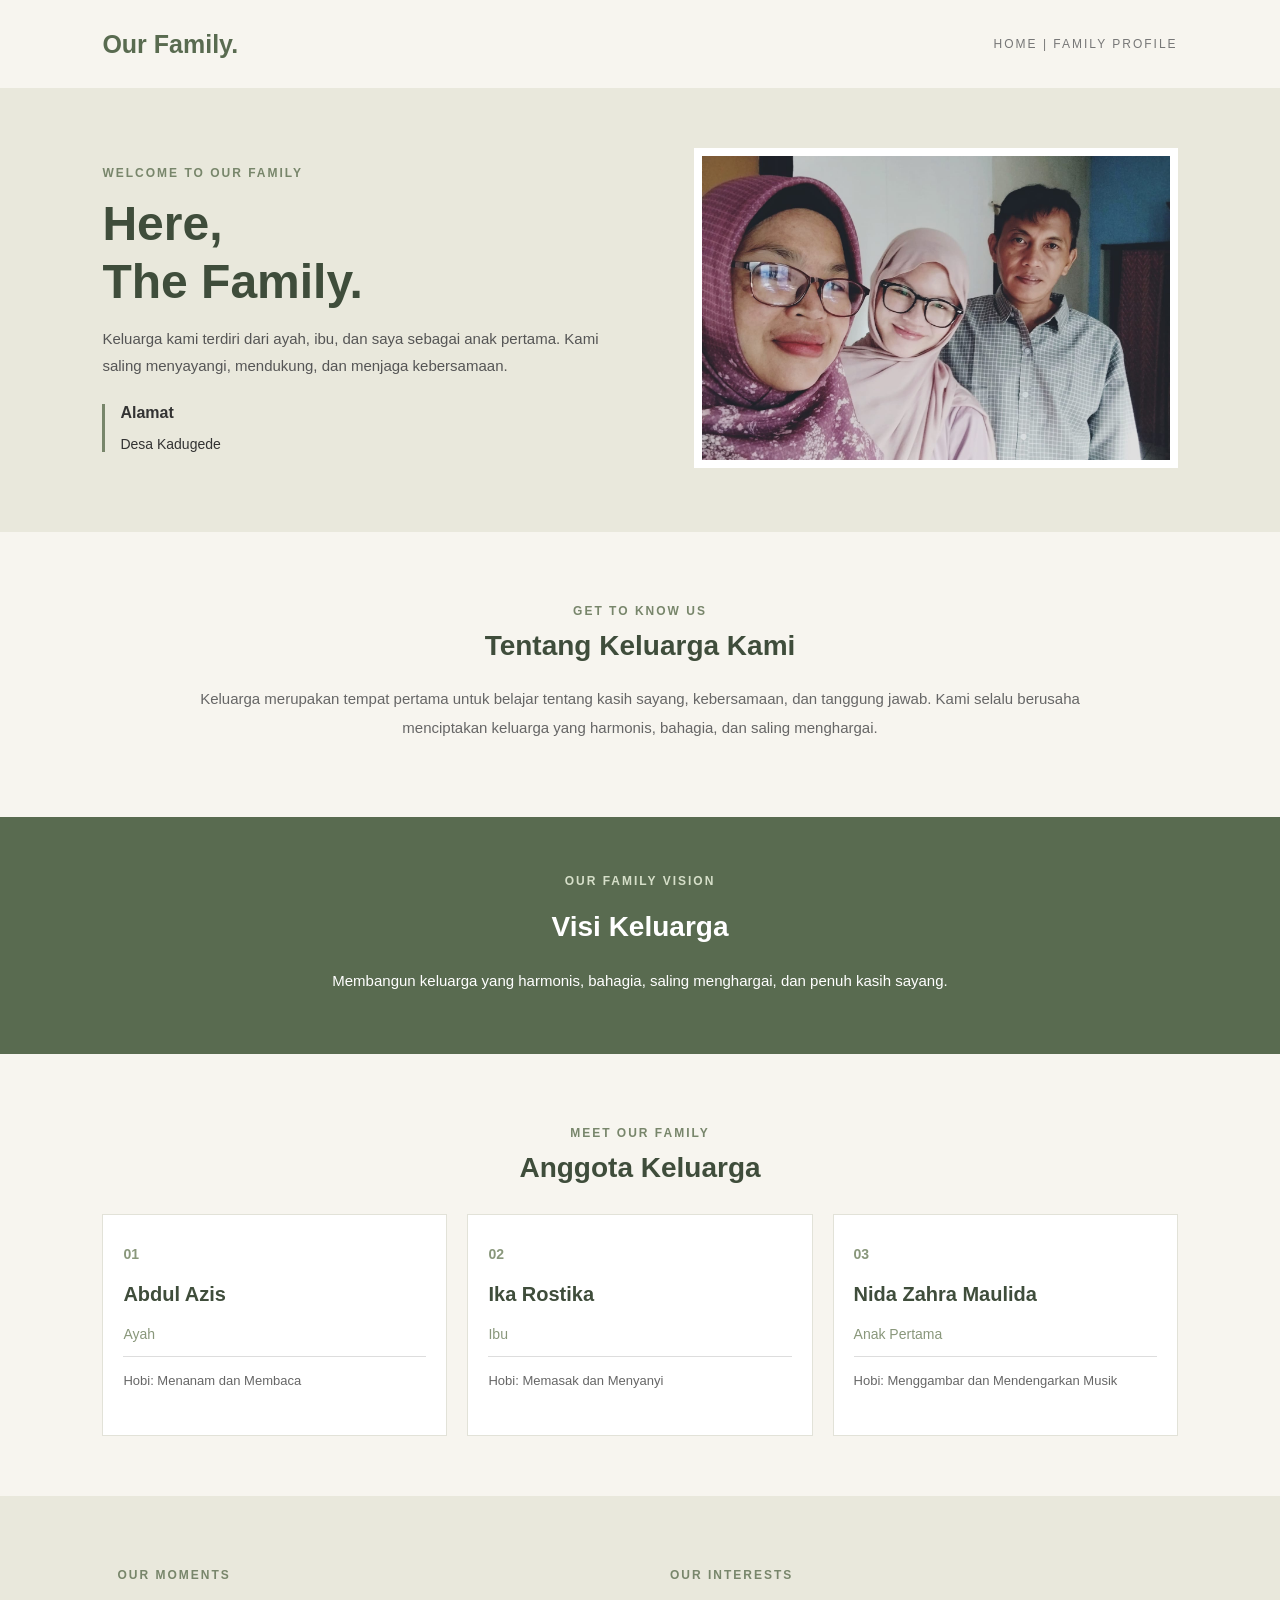
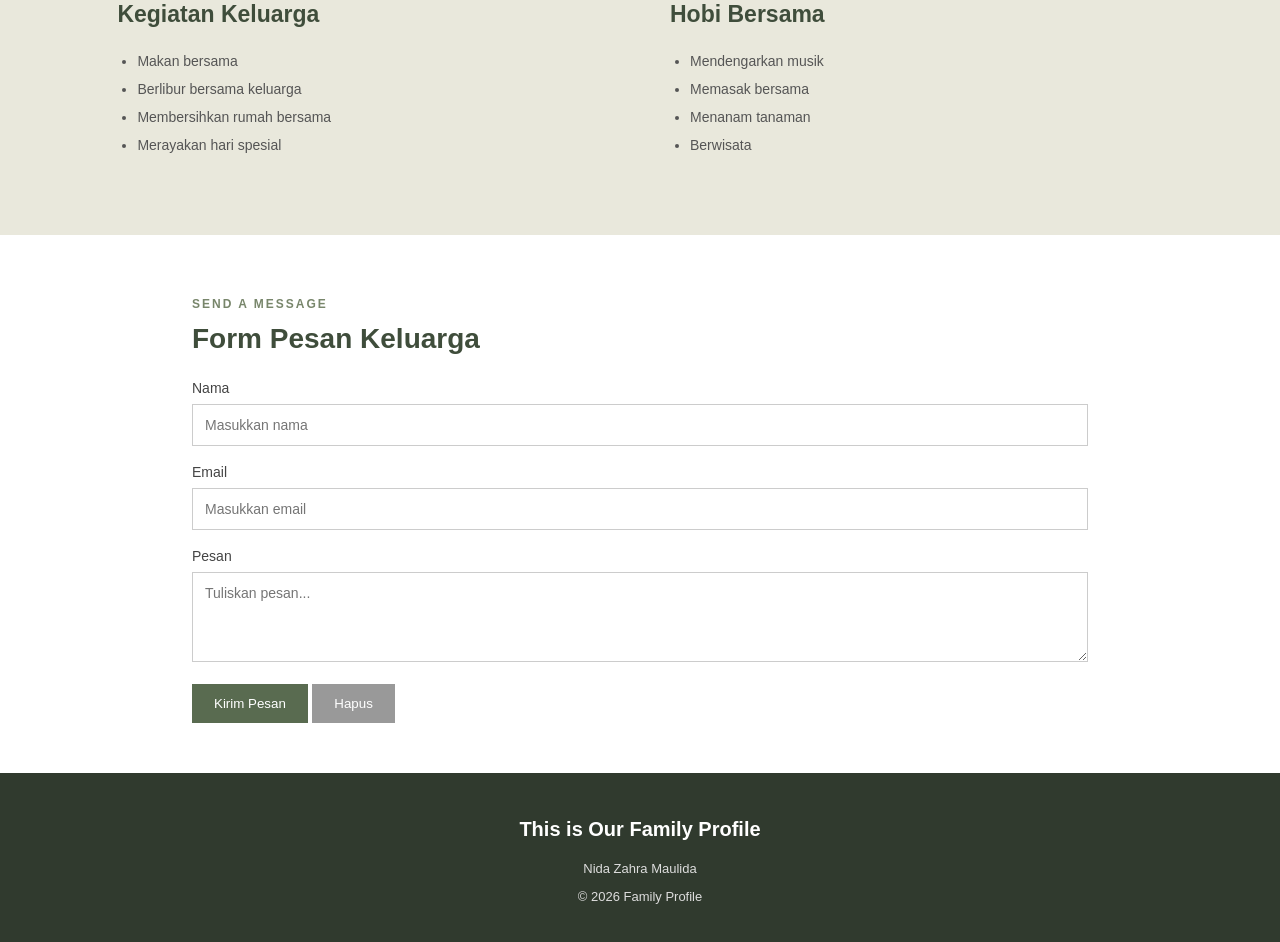
==== TUGAS/TUGAS_WEB DESAIN_NIDAZM_20250910088/Profil_Keluarga/index.html @ cea7f36b "Menambahkan Modul 1, Modul 2, dan Tugas Web Desain" ====
<!DOCTYPE html>
<html lang="id">
<head>
    <meta charset="UTF-8">
    <meta name="viewport" content="width=device-width, initial-scale=1.0">
    <title>Profil Keluarga</title>
    <link rel="stylesheet" href="style.css">
</head>

<body>

    <!-- HEADER -->
    <header class="header">
        <div class="logo">Our Family.</div>
        <p>HOME | FAMILY PROFILE</p>
    </header>

    <!-- HERO / BAGIAN UTAMA -->
    <section class="hero">

        <div class="hero-text">
            <p class="welcome">WELCOME TO OUR FAMILY</p>

            <h1>Here,<br>The Family.</h1>

            <p>
                Keluarga kami terdiri dari ayah, ibu,
                dan saya sebagai anak pertama.
                Kami saling menyayangi, mendukung,
                dan menjaga kebersamaan.
            </p>

            <div class="address">
                <b>Alamat</b>
                <p>Desa Kadugede</p>
            </div>
        </div>

        <div class="hero-image">
            <img src="images/WhatsApp Image 2026-10-22 at 14.32.09.jpeg"
                 alt="Foto Keluarga">
        </div>

    </section>

    <!-- TENTANG KELUARGA -->
    <section class="about">
        <p class="subtitle">GET TO KNOW US</p>
        <h2>Tentang Keluarga Kami</h2>

        <p>
            Keluarga merupakan tempat pertama untuk belajar
            tentang kasih sayang, kebersamaan, dan tanggung jawab.
            Kami selalu berusaha menciptakan keluarga yang
            harmonis, bahagia, dan saling menghargai.
        </p>
    </section>

    <!-- VISI KELUARGA -->
    <section class="vision">
        <div>
            <p class="subtitle">OUR FAMILY VISION</p>
            <h2>Visi Keluarga</h2>
            <p>
                Membangun keluarga yang harmonis, bahagia,
                saling menghargai, dan penuh kasih sayang.
            </p>
        </div>
    </section>

    <!-- ANGGOTA KELUARGA -->
    <section class="members">
        <p class="subtitle">MEET OUR FAMILY</p>
        <h2>Anggota Keluarga</h2>

        <div class="member-container">

            <div class="member-card">
                <span>01</span>
                <h3>Abdul Azis</h3>
                <p class="status">Ayah</p>
                <hr>
                <p>Hobi: Menanam dan Membaca</p>
            </div>

            <div class="member-card">
                <span>02</span>
                <h3>Ika Rostika</h3>
                <p class="status">Ibu</p>
                <hr>
                <p>Hobi: Memasak dan Menyanyi</p>
            </div>

            <div class="member-card">
                <span>03</span>
                <h3>Nida Zahra Maulida</h3>
                <p class="status">Anak Pertama</p>
                <hr>
                <p>Hobi: Menggambar dan Mendengarkan Musik</p>
            </div>

        </div>
    </section>

    <!-- KEGIATAN DAN HOBI -->
    <section class="activities">

        <div class="activity-box">
            <p class="subtitle">OUR MOMENTS</p>
            <h2>Kegiatan Keluarga</h2>

            <ul>
                <li>Makan bersama</li>
                <li>Berlibur bersama keluarga</li>
                <li>Membersihkan rumah bersama</li>
                <li>Merayakan hari spesial</li>
            </ul>
        </div>

        <div class="activity-box">
            <p class="subtitle">OUR INTERESTS</p>
            <h2>Hobi Bersama</h2>

            <ul>
                <li>Mendengarkan musik</li>
                <li>Memasak bersama</li>
                <li>Menanam tanaman</li>
                <li>Berwisata</li>
            </ul>
        </div>

    </section>

    <!-- FORM PESAN -->
    <section class="message">
        <p class="subtitle">SEND A MESSAGE</p>
        <h2>Form Pesan Keluarga</h2>

        <form action="#" method="get">

            <label for="nama">Nama</label>
            <input type="text" id="nama" name="nama"
                   placeholder="Masukkan nama" required>

            <label for="email">Email</label>
            <input type="email" id="email" name="email"
                   placeholder="Masukkan email" required>

            <label for="pesan">Pesan</label>
            <textarea id="pesan" name="pesan"
                      rows="4"
                      placeholder="Tuliskan pesan..."
                      required></textarea>

            <button type="submit">Kirim Pesan</button>
            <button type="reset" class="reset">Hapus</button>

        </form>
    </section>

    <!-- FOOTER -->
    <footer>
        <h3>This is Our Family Profile</h3>
        <p>Nida Zahra Maulida</p>
        <p>© 2026 Family Profile</p>
    </footer>

</body>
</html>
---- TUGAS/TUGAS_WEB DESAIN_NIDAZM_20250910088/Profil_Keluarga/style.css ----
/* PENGATURAN DASAR */
* {
    box-sizing: border-box;
}

body {
    margin: 0;
    padding: 0;
    font-family: Arial, sans-serif;
    background-color: #f7f5ef;
    color: #333333;
}

/* HEADER */
.header {
    background-color: #f7f5ef;
    padding: 25px 8%;
    display: flex;
    justify-content: space-between;
    align-items: center;
}

.logo {
    font-size: 25px;
    font-weight: bold;
    color: #596b50;
}

.header p {
    font-size: 12px;
    letter-spacing: 2px;
    color: #777777;
}

/* HERO */
.hero {
    background-color: #e9e8dc;
    padding: 60px 8%;
    display: flex;
    align-items: center;
    justify-content: space-between;
    gap: 40px;
}

.hero-text {
    width: 50%;
}

.welcome,
.subtitle {
    color: #78866b;
    font-size: 12px;
    font-weight: bold;
    letter-spacing: 2px;
}

.hero h1 {
    font-size: 48px;
    color: #3f4d3b;
    margin: 15px 0;
    line-height: 1.2;
}

.hero-text > p:not(.welcome) {
    font-size: 15px;
    line-height: 1.8;
    color: #555555;
}

.address {
    margin-top: 25px;
    border-left: 3px solid #78866b;
    padding-left: 15px;
}

.address p {
    font-size: 14px;
}

/* FOTO KELUARGA */
.hero-image {
    width: 45%;
}

.hero-image img {
    width: 100%;
    height: 320px;
    object-fit: cover;
    border: 8px solid white;
}

/* TENTANG KELUARGA */
.about {
    padding: 60px 15%;
    text-align: center;
}

.about h2,
.members h2,
.message h2 {
    font-size: 28px;
    color: #3f4d3b;
    margin-top: 10px;
}

.about > p:last-child {
    font-size: 15px;
    line-height: 1.9;
    color: #666666;
}

/* VISI KELUARGA */
.vision {
    background-color: #596b50;
    color: white;
    padding: 45px 10%;
    text-align: center;
}

.vision .subtitle {
    color: #d6dfc9;
}

.vision h2 {
    font-size: 28px;
}

.vision p:last-child {
    font-size: 15px;
    line-height: 1.8;
}

/* ANGGOTA KELUARGA */
.members {
    padding: 60px 8%;
    text-align: center;
}

.member-container {
    display: flex;
    gap: 20px;
    margin-top: 30px;
}

.member-card {
    background-color: white;
    width: 33.33%;
    padding: 30px 20px;
    border: 1px solid #e2e2d8;
    text-align: left;
}

.member-card span {
    color: #89977b;
    font-size: 14px;
    font-weight: bold;
}

.member-card h3 {
    color: #3f4d3b;
    font-size: 20px;
}

.member-card .status {
    color: #89977b;
    font-size: 14px;
}

.member-card hr {
    border: 0;
    border-top: 1px solid #dddddd;
}

.member-card p:last-child {
    font-size: 13px;
    line-height: 1.7;
    color: #666666;
}

/* KEGIATAN DAN HOBI */
.activities {
    display: flex;
    gap: 30px;
    padding: 45px 8%;
    background-color: #e9e8dc;
}

.activity-box {
    width: 50%;
    padding: 15px;
}

.activity-box h2 {
    color: #3f4d3b;
    font-size: 23px;
}

.activity-box ul {
    padding-left: 20px;
}

.activity-box li {
    font-size: 14px;
    line-height: 2;
    color: #555555;
}

/* FORM PESAN */
.message {
    background-color: white;
    padding: 50px 15%;
}

.message h2 {
    margin-bottom: 25px;
}

form label {
    display: block;
    font-size: 14px;
    margin-bottom: 8px;
    color: #444444;
}

form input,
form textarea {
    width: 100%;
    padding: 12px;
    margin-bottom: 18px;
    border: 1px solid #cccccc;
    font-family: Arial, sans-serif;
    font-size: 14px;
}

form textarea {
    resize: vertical;
}

form button {
    background-color: #596b50;
    color: white;
    padding: 12px 22px;
    border: none;
    cursor: pointer;
}

form button:hover {
    background-color: #3f4d3b;
}

form .reset {
    background-color: #999999;
}

/* FOOTER */
footer {
    background-color: #303a2e;
    color: white;
    text-align: center;
    padding: 25px;
}

footer h3 {
    font-size: 20px;
}

footer p {
    font-size: 13px;
    color: #dddddd;
}

/* TAMPILAN HP */
@media screen and (max-width: 700px) {

    .header {
        padding: 20px;
        display: block;
    }

    .header p {
        font-size: 10px;
    }

    .hero {
        padding: 35px 20px;
        display: block;
    }

    .hero-text,
    .hero-image {
        width: 100%;
    }

    .hero h1 {
        font-size: 35px;
    }

    .hero-image {
        margin-top: 25px;
    }

    .hero-image img {
        height: 250px;
    }

    .about {
        padding: 40px 25px;
    }

    .member-container {
        display: block;
    }

    .member-card {
        width: 100%;
        margin-bottom: 15px;
    }

    .activities {
        display: block;
        padding: 30px 20px;
    }

    .activity-box {
        width: 100%;
    }

    .motto {
        padding: 40px 20px;
    }

    .motto h2 {
        font-size: 22px;
    }

    .message {
        padding: 35px 20px;
    }
}
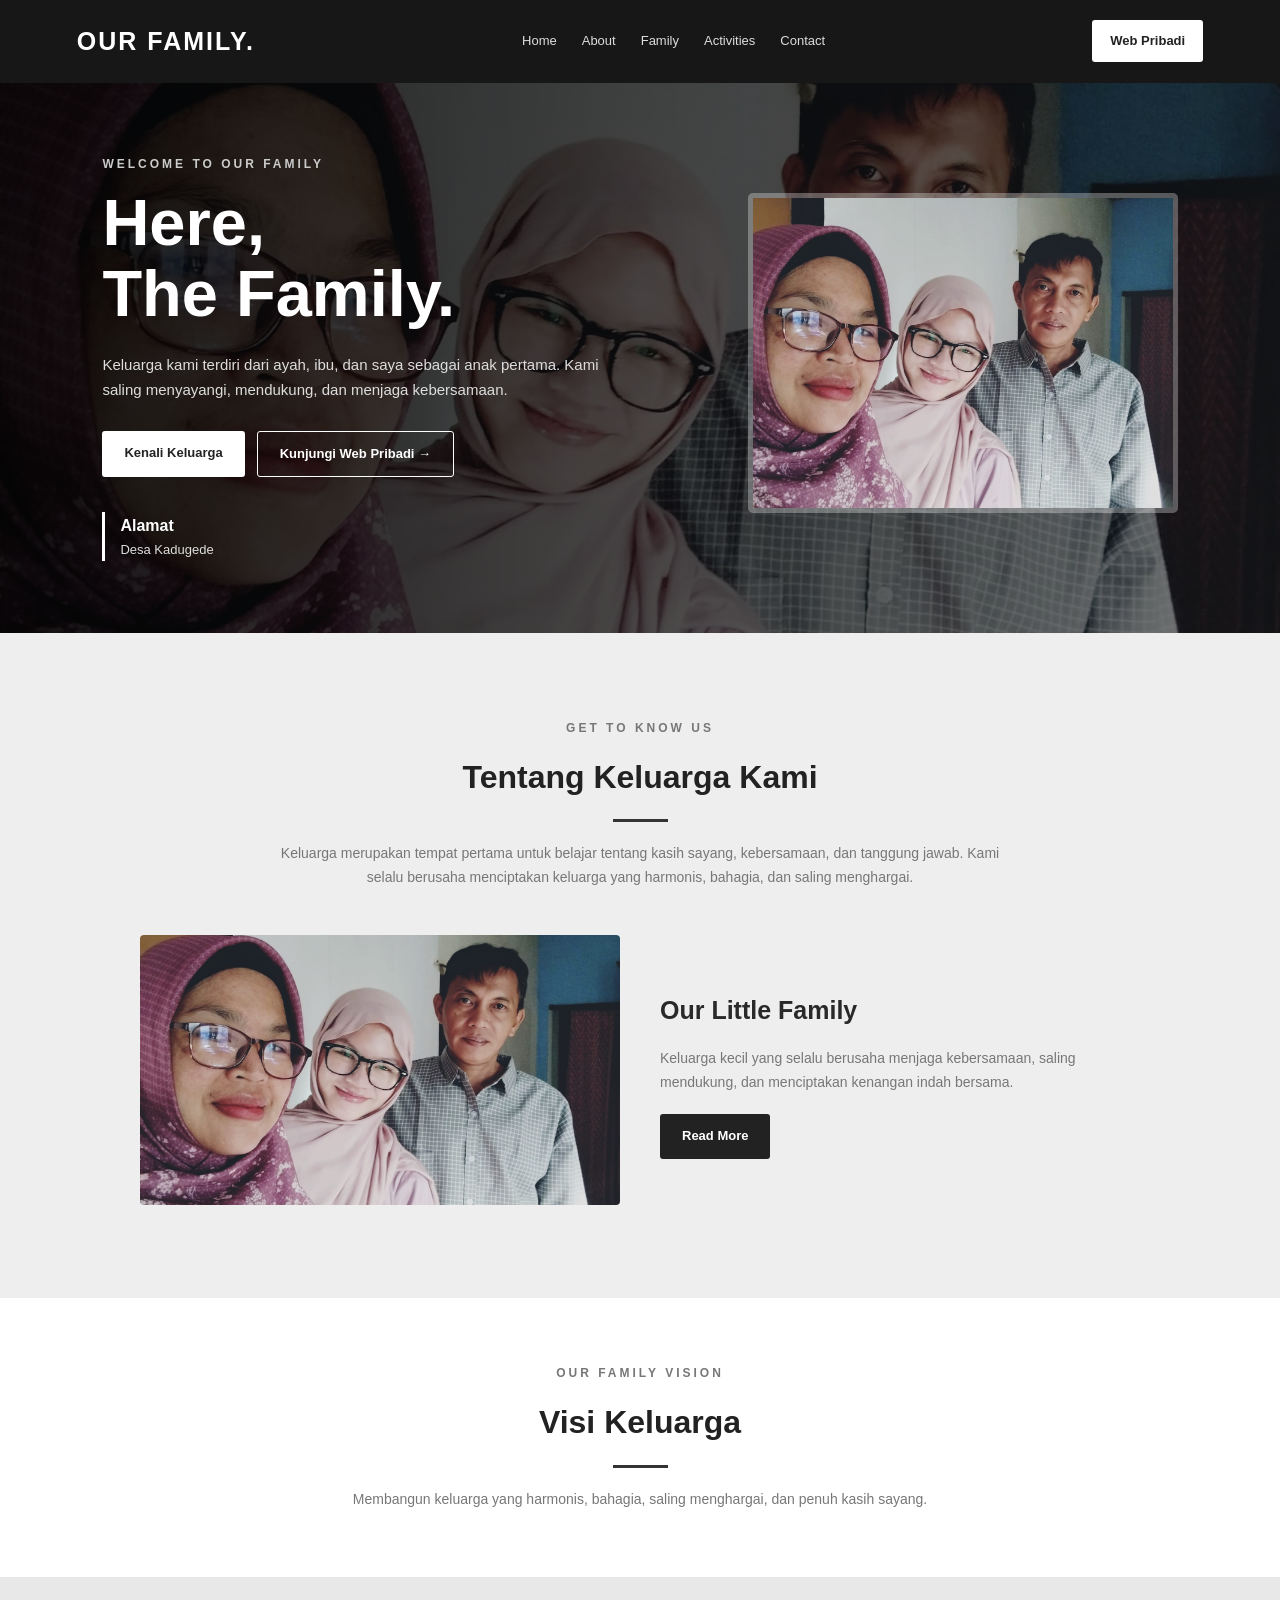
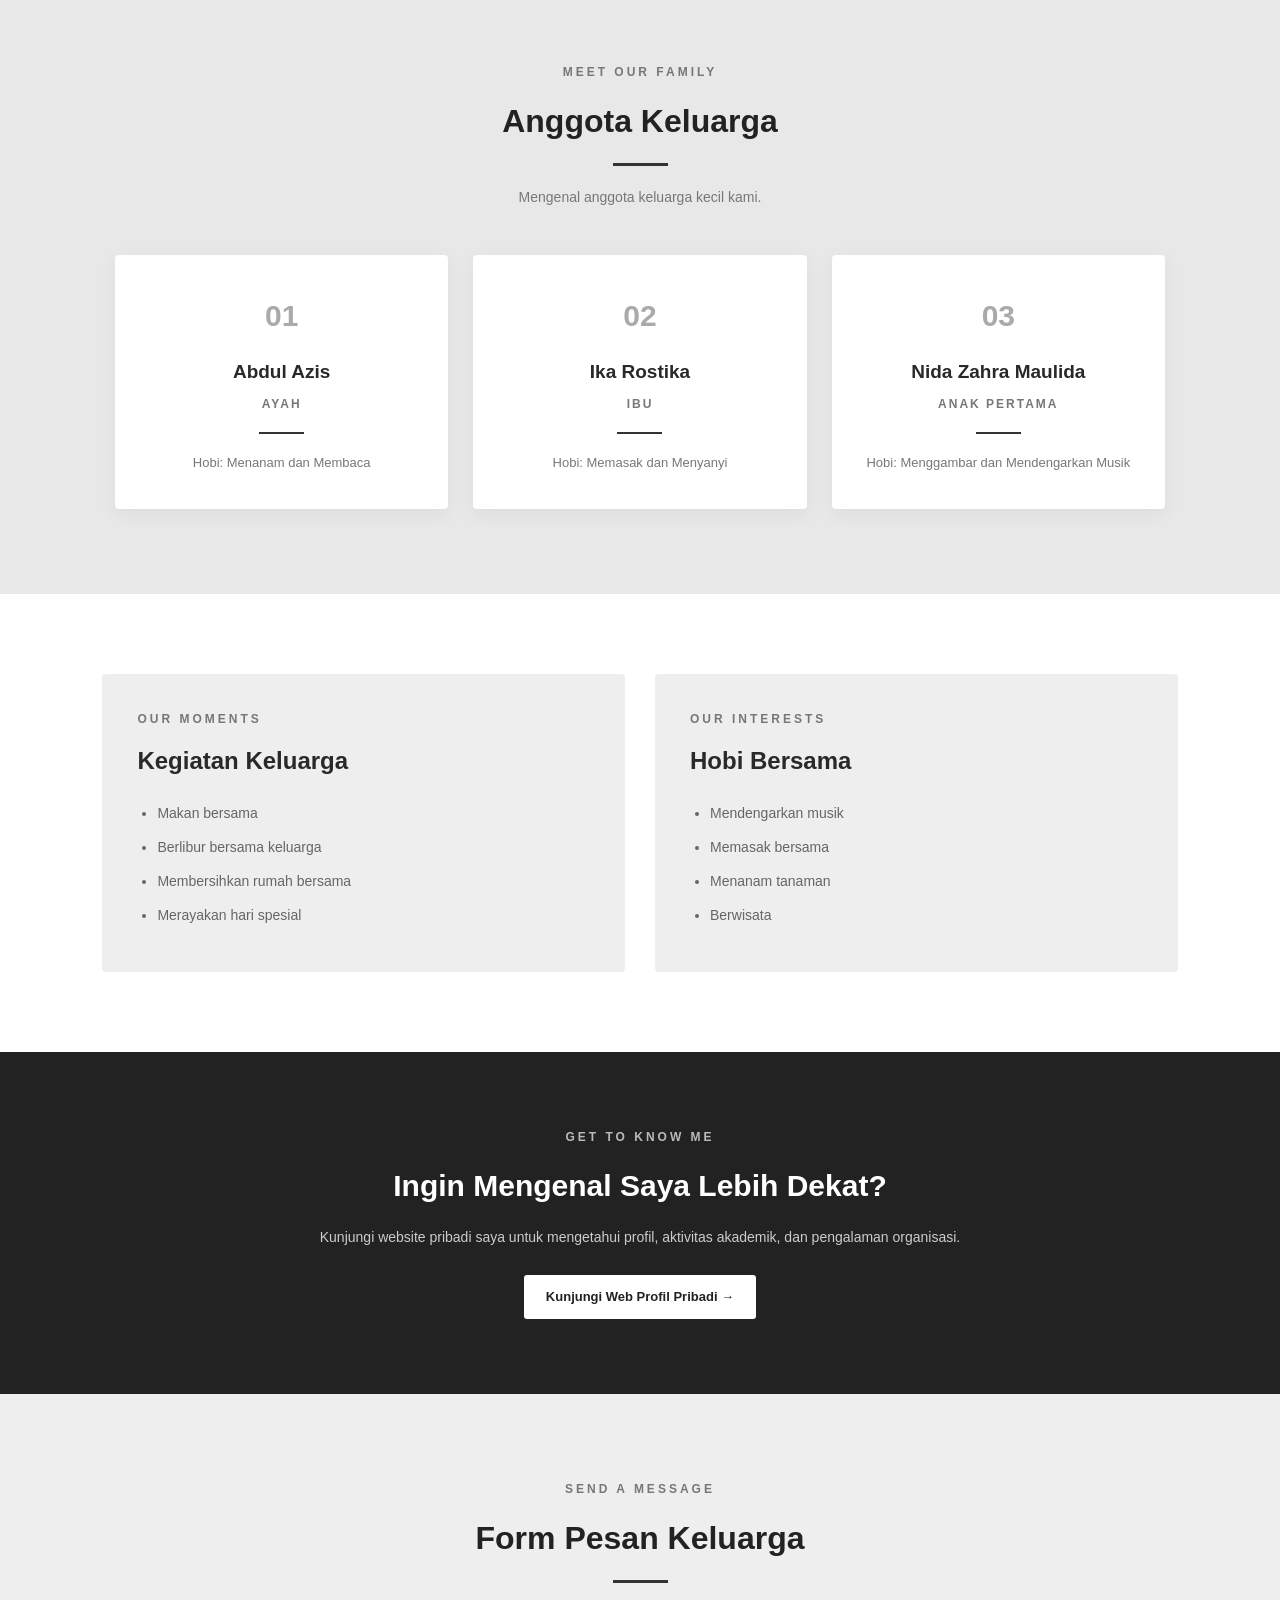
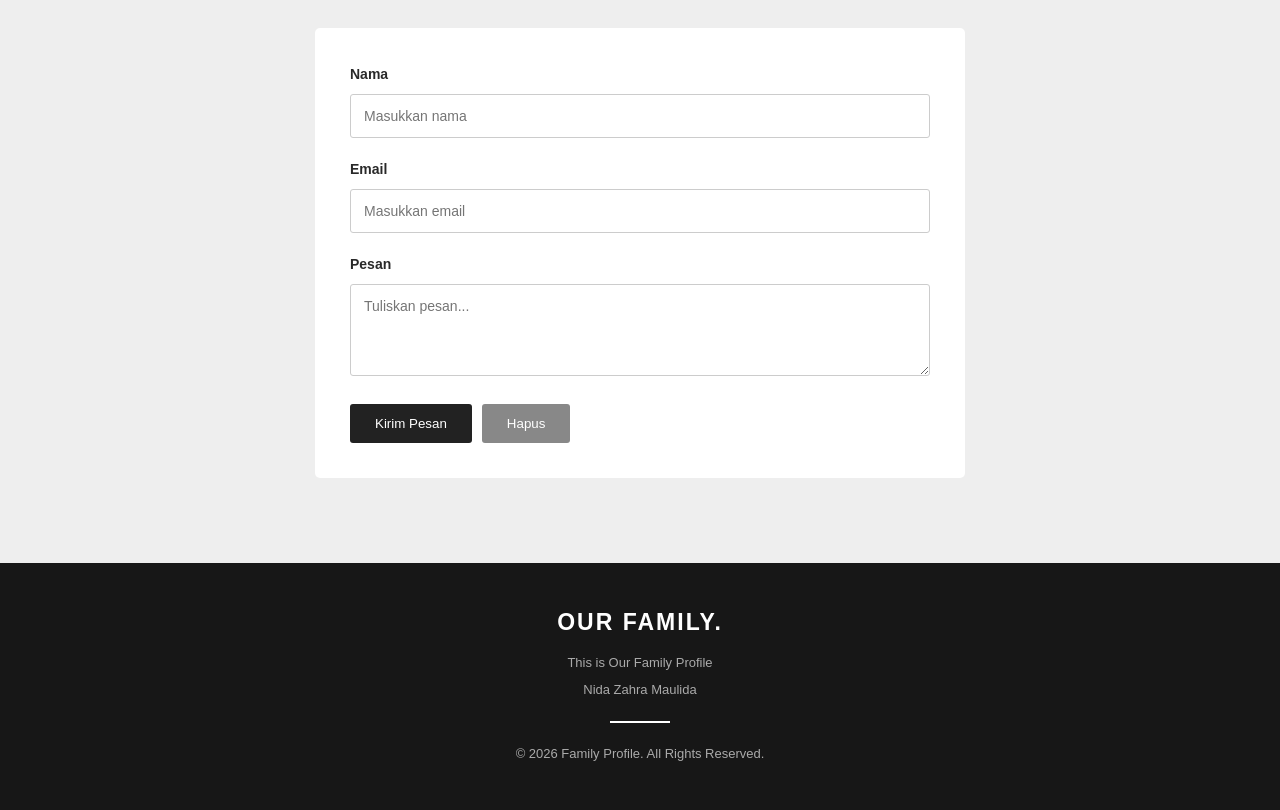
==== commit 2b2e7244: "Memperbarui CV dan Profil Keluarga serta menambahkan Web Profile" ====
--- a/TUGAS/TUGAS_WEB DESAIN_NIDAZM_20250910088/Profil_Keluarga/index.html
+++ b/TUGAS/TUGAS_WEB DESAIN_NIDAZM_20250910088/Profil_Keluarga/index.html
@@ -4,23 +4,34 @@
 <head>
     <meta charset="UTF-8">
     <meta name="viewport" content="width=device-width, initial-scale=1.0">
-    <title>Profil Keluarga</title>
+    <title>Our Family - Nida Zahra Maulida</title>
     <link rel="stylesheet" href="style.css">
 </head>
-
 <body>
-
     <!-- HEADER -->
     <header class="header">
-        <div class="logo">Our Family.</div>
-        <p>HOME | FAMILY PROFILE</p>
+        <div class="container navbar">
+            <div class="logo">OUR FAMILY.</div>
+
+            <nav>
+                <a href="#beranda">Home</a>
+                <a href="#about">About</a>
+                <a href="#members">Family</a>
+                <a href="#activities">Activities</a>
+                <a href="#message">Contact</a>
+            </nav>
+
+            <a href="../../Tugas_Web_Profile/profile.html"
+               class="nav-button">
+                Web Pribadi
+            </a>
+        </div>
     </header>
 
-    <!-- HERO / BAGIAN UTAMA -->
-    <section class="hero">
-
-        <div class="hero-text">
-            <p class="welcome">WELCOME TO OUR FAMILY</p>
+    <!-- HERO -->
+    <section class="hero" id="beranda">
+        <div class="hero-content">
+            <p class="subtitle">WELCOME TO OUR FAMILY</p>
 
             <h1>Here,<br>The Family.</h1>
 
@@ -31,6 +42,17 @@
                 dan menjaga kebersamaan.
             </p>
 
+            <div class="hero-buttons">
+                <a href="#members" class="btn btn-light">
+                    Kenali Keluarga
+                </a>
+
+                <a href="../../Tugas_Web_Profile/profile.html"
+                   class="btn btn-outline">
+                    Kunjungi Web Pribadi →
+                </a>
+            </div>
+
             <div class="address">
                 <b>Alamat</b>
                 <p>Desa Kadugede</p>
@@ -41,27 +63,48 @@
             <img src="images/WhatsApp Image 2026-10-22 at 14.32.09.jpeg"
                  alt="Foto Keluarga">
         </div>
-
-    </section>
-
-    <!-- TENTANG KELUARGA -->
-    <section class="about">
-        <p class="subtitle">GET TO KNOW US</p>
-        <h2>Tentang Keluarga Kami</h2>
-
-        <p>
-            Keluarga merupakan tempat pertama untuk belajar
-            tentang kasih sayang, kebersamaan, dan tanggung jawab.
-            Kami selalu berusaha menciptakan keluarga yang
-            harmonis, bahagia, dan saling menghargai.
-        </p>
+    </section>
+
+    <!-- ABOUT -->
+    <section class="about section" id="about">
+        <div class="section-heading">
+            <p class="subtitle">GET TO KNOW US</p>
+            <h2>Tentang Keluarga Kami</h2>
+            <div class="line"></div>
+            <p>
+                Keluarga merupakan tempat pertama untuk belajar
+                tentang kasih sayang, kebersamaan, dan tanggung jawab.
+                Kami selalu berusaha menciptakan keluarga yang
+                harmonis, bahagia, dan saling menghargai.
+            </p>
+        </div>
+
+        <div class="about-box">
+            <div class="about-image">
+                <img src="images/WhatsApp Image 2026-10-22 at 14.32.09.jpeg"
+                     alt="Kebersamaan Keluarga">
+            </div>
+
+            <div class="about-text">
+                <h3>Our Little Family</h3>
+                <p>
+                    Keluarga kecil yang selalu berusaha
+                    menjaga kebersamaan, saling mendukung,
+                    dan menciptakan kenangan indah bersama.
+                </p>
+                <a href="#members" class="btn btn-dark">
+                    Read More
+                </a>
+            </div>
+        </div>
     </section>
 
     <!-- VISI KELUARGA -->
-    <section class="vision">
-        <div>
+    <section class="vision section">
+        <div class="section-heading">
             <p class="subtitle">OUR FAMILY VISION</p>
             <h2>Visi Keluarga</h2>
+            <div class="line"></div>
             <p>
                 Membangun keluarga yang harmonis, bahagia,
                 saling menghargai, dan penuh kasih sayang.
@@ -70,16 +113,20 @@
     </section>
 
     <!-- ANGGOTA KELUARGA -->
-    <section class="members">
-        <p class="subtitle">MEET OUR FAMILY</p>
-        <h2>Anggota Keluarga</h2>
+    <section class="members section" id="members">
+        <div class="section-heading">
+            <p class="subtitle">MEET OUR FAMILY</p>
+            <h2>Anggota Keluarga</h2>
+            <div class="line"></div>
+            <p>Mengenal anggota keluarga kecil kami.</p>
+        </div>
 
         <div class="member-container">
 
             <div class="member-card">
                 <span>01</span>
                 <h3>Abdul Azis</h3>
-                <p class="status">Ayah</p>
+                <p class="status">AYAH</p>
                 <hr>
                 <p>Hobi: Menanam dan Membaca</p>
             </div>
@@ -87,7 +134,7 @@
             <div class="member-card">
                 <span>02</span>
                 <h3>Ika Rostika</h3>
-                <p class="status">Ibu</p>
+                <p class="status">IBU</p>
                 <hr>
                 <p>Hobi: Memasak dan Menyanyi</p>
             </div>
@@ -95,7 +142,7 @@
             <div class="member-card">
                 <span>03</span>
                 <h3>Nida Zahra Maulida</h3>
-                <p class="status">Anak Pertama</p>
+                <p class="status">ANAK PERTAMA</p>
                 <hr>
                 <p>Hobi: Menggambar dan Mendengarkan Musik</p>
             </div>
@@ -104,7 +151,7 @@
     </section>
 
     <!-- KEGIATAN DAN HOBI -->
-    <section class="activities">
+    <section class="activities section" id="activities">
 
         <div class="activity-box">
             <p class="subtitle">OUR MOMENTS</p>
@@ -132,10 +179,27 @@
 
     </section>
 
+    <!-- CALL TO ACTION -->
+    <section class="cta">
+        <p class="subtitle">GET TO KNOW ME</p>
+        <h2>Ingin Mengenal Saya Lebih Dekat?</h2>
+        <p>
+            Kunjungi website pribadi saya untuk mengetahui
+            profil, aktivitas akademik, dan pengalaman organisasi.
+        </p>
+        <a href="../../Tugas_Web_Profile/profile.html"
+           class="btn btn-light">
+            Kunjungi Web Profil Pribadi →
+        </a>
+    </section>
+
     <!-- FORM PESAN -->
-    <section class="message">
-        <p class="subtitle">SEND A MESSAGE</p>
-        <h2>Form Pesan Keluarga</h2>
+    <section class="message section" id="message">
+        <div class="section-heading">
+            <p class="subtitle">SEND A MESSAGE</p>
+            <h2>Form Pesan Keluarga</h2>
+            <div class="line"></div>
+        </div>
 
         <form action="#" method="get">
 
@@ -153,18 +217,21 @@
                       placeholder="Tuliskan pesan..."
                       required></textarea>
 
-            <button type="submit">Kirim Pesan</button>
-            <button type="reset" class="reset">Hapus</button>
+            <div class="form-buttons">
+                <button type="submit">Kirim Pesan</button>
+                <button type="reset" class="reset">Hapus</button>
+            </div>
 
         </form>
     </section>
 
     <!-- FOOTER -->
-    <footer>
-        <h3>This is Our Family Profile</h3>
+    <footer class="footer">
+        <h3>OUR FAMILY.</h3>
+        <p>This is Our Family Profile</p>
         <p>Nida Zahra Maulida</p>
-        <p>© 2026 Family Profile</p>
+        <div class="footer-line"></div>
+        <p>© 2026 Family Profile. All Rights Reserved.</p>
     </footer>
-
 </body>
-</html>
+</html>
--- a/TUGAS/TUGAS_WEB DESAIN_NIDAZM_20250910088/Profil_Keluarga/style.css
+++ b/TUGAS/TUGAS_WEB DESAIN_NIDAZM_20250910088/Profil_Keluarga/style.css
@@ -1,340 +1,521 @@
-
-/* PENGATURAN DASAR */
 * {
-    box-sizing: border-box;
-}
-
-body {
     margin: 0;
     padding: 0;
-    font-family: Arial, sans-serif;
-    background-color: #f7f5ef;
-    color: #333333;
-}
-
-/* HEADER */
+    box-sizing: border-box;
+}
+
+html {
+    scroll-behavior: smooth;
+}
+
+body {
+    font-family: 'Segoe UI', Arial, sans-serif;
+    background: #f4f4f4;
+    color: #292929;
+    line-height: 1.7;
+}
+
+.container {
+    width: 88%;
+    max-width: 1200px;
+    margin: auto;
+}
+
+.section {
+    padding: 85px 8%;
+}
+
+.subtitle {
+    color: #777;
+    font-size: 12px;
+    font-weight: 700;
+    letter-spacing: 3px;
+    margin-bottom: 12px;
+}
+
+.section-heading {
+    max-width: 750px;
+    margin: 0 auto 45px;
+    text-align: center;
+}
+
+.section-heading h2 {
+    font-size: 32px;
+    color: #222;
+    margin-bottom: 12px;
+}
+
+.section-heading > p:last-child {
+    color: #777;
+    font-size: 14px;
+}
+
+.line {
+    width: 55px;
+    height: 3px;
+    background: #333;
+    margin: 15px auto 20px;
+}
+
 .header {
-    background-color: #f7f5ef;
-    padding: 25px 8%;
+    background: #171717;
+    color: white;
+    padding: 20px 0;
+}
+
+.navbar {
     display: flex;
     justify-content: space-between;
     align-items: center;
+    gap: 20px;
 }
 
 .logo {
     font-size: 25px;
+    font-weight: 800;
+    letter-spacing: 2px;
+}
+
+.navbar nav {
+    display: flex;
+    gap: 25px;
+}
+
+.navbar nav a {
+    color: #ddd;
+    text-decoration: none;
+    font-size: 13px;
+    transition: 0.3s;
+}
+
+.navbar nav a:hover {
+    color: white;
+}
+
+.nav-button {
+    color: #222;
+    background: white;
+    padding: 10px 18px;
+    border-radius: 3px;
+    text-decoration: none;
+    font-size: 13px;
     font-weight: bold;
-    color: #596b50;
-}
-
-.header p {
-    font-size: 12px;
-    letter-spacing: 2px;
-    color: #777777;
-}
-
-/* HERO */
+    transition: 0.3s;
+}
+
+.nav-button:hover {
+    background: #bdbdbd;
+}
+
 .hero {
-    background-color: #e9e8dc;
-    padding: 60px 8%;
+    min-height: 550px;
+    background: linear-gradient(
+        90deg,
+        rgba(0,0,0,0.88),
+        rgba(0,0,0,0.45)
+    ),
+    url("images/WhatsApp Image 2026-10-22 at 14.32.09.jpeg");
+
+    background-size: cover;
+    background-position: center;
     display: flex;
     align-items: center;
     justify-content: space-between;
+    padding: 70px 8%;
+    color: white;
     gap: 40px;
 }
 
-.hero-text {
-    width: 50%;
-}
-
-.welcome,
-.subtitle {
-    color: #78866b;
-    font-size: 12px;
-    font-weight: bold;
-    letter-spacing: 2px;
+.hero-content {
+    max-width: 570px;
+}
+
+.hero .subtitle {
+    color: #ccc;
 }
 
 .hero h1 {
-    font-size: 48px;
-    color: #3f4d3b;
-    margin: 15px 0;
-    line-height: 1.2;
-}
-
-.hero-text > p:not(.welcome) {
+    font-size: 65px;
+    line-height: 1.1;
+    margin-bottom: 22px;
+}
+
+.hero-content > p:not(.subtitle) {
+    color: #ddd;
     font-size: 15px;
-    line-height: 1.8;
-    color: #555555;
+    max-width: 500px;
+}
+
+.hero-buttons {
+    display: flex;
+    flex-wrap: wrap;
+    gap: 12px;
+    margin-top: 28px;
+}
+
+.btn {
+    display: inline-block;
+    text-decoration: none;
+    padding: 11px 22px;
+    font-size: 13px;
+    font-weight: 600;
+    transition: 0.3s;
+    border-radius: 3px;
+}
+
+.btn-light {
+    background: white;
+    color: #222;
+}
+
+.btn-light:hover {
+    background: #ccc;
+}
+
+.btn-outline {
+    border: 1px solid white;
+    color: white;
+}
+
+.btn-outline:hover {
+    background: white;
+    color: #222;
+}
+
+.btn-dark {
+    background: #222;
+    color: white;
+}
+
+.btn-dark:hover {
+    background: #555;
 }
 
 .address {
-    margin-top: 25px;
-    border-left: 3px solid #78866b;
+    margin-top: 35px;
+    border-left: 3px solid white;
     padding-left: 15px;
 }
 
 .address p {
-    font-size: 14px;
-}
-
-/* FOTO KELUARGA */
+    color: #ddd;
+    font-size: 13px;
+}
+
 .hero-image {
-    width: 45%;
+    width: 40%;
+    max-width: 430px;
 }
 
 .hero-image img {
     width: 100%;
     height: 320px;
     object-fit: cover;
-    border: 8px solid white;
-}
-
-/* TENTANG KELUARGA */
+    border-radius: 5px;
+    border: 5px solid rgba(255,255,255,0.3);
+}
+
 .about {
-    padding: 60px 15%;
+    background: #eee;
+}
+
+.about-box {
+    display: flex;
+    align-items: center;
+    gap: 40px;
+    max-width: 1000px;
+    margin: auto;
+}
+
+.about-image {
+    flex: 1;
+}
+
+.about-image img {
+    width: 100%;
+    height: 270px;
+    object-fit: cover;
+    border-radius: 4px;
+}
+
+.about-text {
+    flex: 1;
+}
+
+.about-text h3 {
+    font-size: 25px;
+    margin-bottom: 15px;
+}
+
+.about-text p {
+    color: #777;
+    font-size: 14px;
+    margin-bottom: 20px;
+}
+
+.vision {
+    padding: 65px 8%;
+    background: white;
+}
+
+.vision .section-heading {
+    margin-bottom: 0;
+}
+
+.members {
+    background: #e8e8e8;
+}
+
+.member-container {
+    display: grid;
+    grid-template-columns: repeat(3, 1fr);
+    gap: 25px;
+    max-width: 1050px;
+    margin: auto;
+}
+
+.member-card {
+    background: white;
+    padding: 35px 25px;
     text-align: center;
-}
-
-.about h2,
-.members h2,
-.message h2 {
-    font-size: 28px;
-    color: #3f4d3b;
-    margin-top: 10px;
-}
-
-.about > p:last-child {
-    font-size: 15px;
-    line-height: 1.9;
-    color: #666666;
-}
-
-/* VISI KELUARGA */
-.vision {
-    background-color: #596b50;
-    color: white;
-    padding: 45px 10%;
-    text-align: center;
-}
-
-.vision .subtitle {
-    color: #d6dfc9;
-}
-
-.vision h2 {
-    font-size: 28px;
-}
-
-.vision p:last-child {
-    font-size: 15px;
-    line-height: 1.8;
-}
-
-/* ANGGOTA KELUARGA */
-.members {
-    padding: 60px 8%;
-    text-align: center;
-}
-
-.member-container {
-    display: flex;
-    gap: 20px;
-    margin-top: 30px;
-}
-
-.member-card {
-    background-color: white;
-    width: 33.33%;
-    padding: 30px 20px;
-    border: 1px solid #e2e2d8;
-    text-align: left;
+    border-radius: 4px;
+    box-shadow: 0 5px 20px rgba(0,0,0,0.05);
+    transition: 0.3s;
+}
+
+.member-card:hover {
+    transform: translateY(-7px);
+    box-shadow: 0 10px 25px rgba(0,0,0,0.1);
 }
 
 .member-card span {
-    color: #89977b;
-    font-size: 14px;
+    display: inline-block;
+    font-size: 30px;
+    font-weight: 800;
+    color: #aaa;
+    margin-bottom: 15px;
+}
+
+.member-card h3 {
+    font-size: 19px;
+    margin-bottom: 5px;
+}
+
+.member-card .status {
+    color: #777;
+    font-size: 12px;
     font-weight: bold;
-}
-
-.member-card h3 {
-    color: #3f4d3b;
-    font-size: 20px;
-}
-
-.member-card .status {
-    color: #89977b;
-    font-size: 14px;
+    letter-spacing: 2px;
 }
 
 .member-card hr {
-    border: 0;
-    border-top: 1px solid #dddddd;
+    width: 45px;
+    margin: 18px auto;
+    border: 1px solid #333;
 }
 
 .member-card p:last-child {
+    color: #777;
     font-size: 13px;
-    line-height: 1.7;
-    color: #666666;
-}
-
-/* KEGIATAN DAN HOBI */
+}
+
 .activities {
-    display: flex;
+    display: grid;
+    grid-template-columns: 1fr 1fr;
     gap: 30px;
-    padding: 45px 8%;
-    background-color: #e9e8dc;
+    padding: 80px 8%;
+    background: white;
 }
 
 .activity-box {
-    width: 50%;
-    padding: 15px;
+    background: #eee;
+    padding: 35px;
+    border-radius: 4px;
 }
 
 .activity-box h2 {
-    color: #3f4d3b;
-    font-size: 23px;
+    font-size: 24px;
+    margin-bottom: 20px;
 }
 
 .activity-box ul {
     padding-left: 20px;
+    color: #666;
+    font-size: 14px;
 }
 
 .activity-box li {
+    margin-bottom: 10px;
+}
+
+.cta {
+    background: #222;
+    color: white;
+    text-align: center;
+    padding: 75px 8%;
+}
+
+.cta .subtitle {
+    color: #bbb;
+}
+
+.cta h2 {
+    font-size: 30px;
+    margin-bottom: 15px;
+}
+
+.cta > p:not(.subtitle) {
+    color: #ccc;
     font-size: 14px;
-    line-height: 2;
-    color: #555555;
-}
-
-/* FORM PESAN */
+    margin-bottom: 25px;
+}
+
 .message {
-    background-color: white;
-    padding: 50px 15%;
-}
-
-.message h2 {
-    margin-bottom: 25px;
-}
-
-form label {
+    background: #eee;
+}
+
+.message form {
+    max-width: 650px;
+    margin: auto;
+    background: white;
+    padding: 35px;
+    border-radius: 5px;
+}
+
+.message label {
     display: block;
     font-size: 14px;
-    margin-bottom: 8px;
-    color: #444444;
-}
-
-form input,
-form textarea {
+    font-weight: 600;
+    margin-bottom: 7px;
+}
+
+.message input,
+.message textarea {
     width: 100%;
-    padding: 12px;
-    margin-bottom: 18px;
-    border: 1px solid #cccccc;
-    font-family: Arial, sans-serif;
+    padding: 13px;
+    margin-bottom: 20px;
+    border: 1px solid #ccc;
+    border-radius: 3px;
+    font-family: inherit;
     font-size: 14px;
 }
 
-form textarea {
-    resize: vertical;
-}
-
-form button {
-    background-color: #596b50;
-    color: white;
-    padding: 12px 22px;
+.message input:focus,
+.message textarea:focus {
+    outline: none;
+    border-color: #333;
+}
+
+.form-buttons {
+    display: flex;
+    gap: 10px;
+}
+
+.form-buttons button {
     border: none;
+    background: #222;
+    color: white;
+    padding: 12px 25px;
     cursor: pointer;
-}
-
-form button:hover {
-    background-color: #3f4d3b;
-}
-
-form .reset {
-    background-color: #999999;
-}
-
-/* FOOTER */
-footer {
-    background-color: #303a2e;
+    border-radius: 3px;
+}
+
+.form-buttons button:hover {
+    background: #555;
+}
+
+.form-buttons .reset {
+    background: #888;
+}
+
+.footer {
+    background: #171717;
     color: white;
     text-align: center;
-    padding: 25px;
-}
-
-footer h3 {
-    font-size: 20px;
-}
-
-footer p {
+    padding: 40px 15px;
+}
+
+.footer h3 {
+    font-size: 23px;
+    letter-spacing: 2px;
+    margin-bottom: 10px;
+}
+
+.footer p {
+    color: #aaa;
     font-size: 13px;
-    color: #dddddd;
-}
-
-/* TAMPILAN HP */
-@media screen and (max-width: 700px) {
-
-    .header {
-        padding: 20px;
-        display: block;
-    }
-
-    .header p {
-        font-size: 10px;
+    margin-bottom: 5px;
+}
+
+.footer-line {
+    width: 60px;
+    height: 2px;
+    background: white;
+    margin: 20px auto;
+}
+
+@media (max-width: 850px) {
+    .navbar {
+        flex-wrap: wrap;
+    }
+
+    .navbar nav {
+        order: 3;
+        width: 100%;
+        justify-content: center;
+        flex-wrap: wrap;
     }
 
     .hero {
-        padding: 35px 20px;
-        display: block;
-    }
-
-    .hero-text,
+        flex-direction: column;
+        align-items: flex-start;
+    }
+
     .hero-image {
         width: 100%;
+        max-width: 500px;
+    }
+
+    .about-box {
+        flex-direction: column;
+    }
+
+    .member-container {
+        grid-template-columns: 1fr 1fr;
+    }
+}
+
+@media (max-width: 550px) {
+    .section {
+        padding: 60px 6%;
+    }
+
+    .hero {
+        padding: 60px 6%;
     }
 
     .hero h1 {
-        font-size: 35px;
-    }
-
-    .hero-image {
-        margin-top: 25px;
+        font-size: 45px;
     }
 
     .hero-image img {
-        height: 250px;
-    }
-
-    .about {
-        padding: 40px 25px;
+        height: 230px;
     }
 
     .member-container {
-        display: block;
-    }
-
-    .member-card {
-        width: 100%;
-        margin-bottom: 15px;
+        grid-template-columns: 1fr;
     }
 
     .activities {
-        display: block;
-        padding: 30px 20px;
-    }
-
-    .activity-box {
-        width: 100%;
-    }
-
-    .motto {
-        padding: 40px 20px;
-    }
-
-    .motto h2 {
-        font-size: 22px;
-    }
-
-    .message {
-        padding: 35px 20px;
-    }
-}
+        grid-template-columns: 1fr;
+        padding: 60px 6%;
+    }
+
+    .cta h2 {
+        font-size: 24px;
+    }
+
+    .message form {
+        padding: 22px;
+    }
+}
